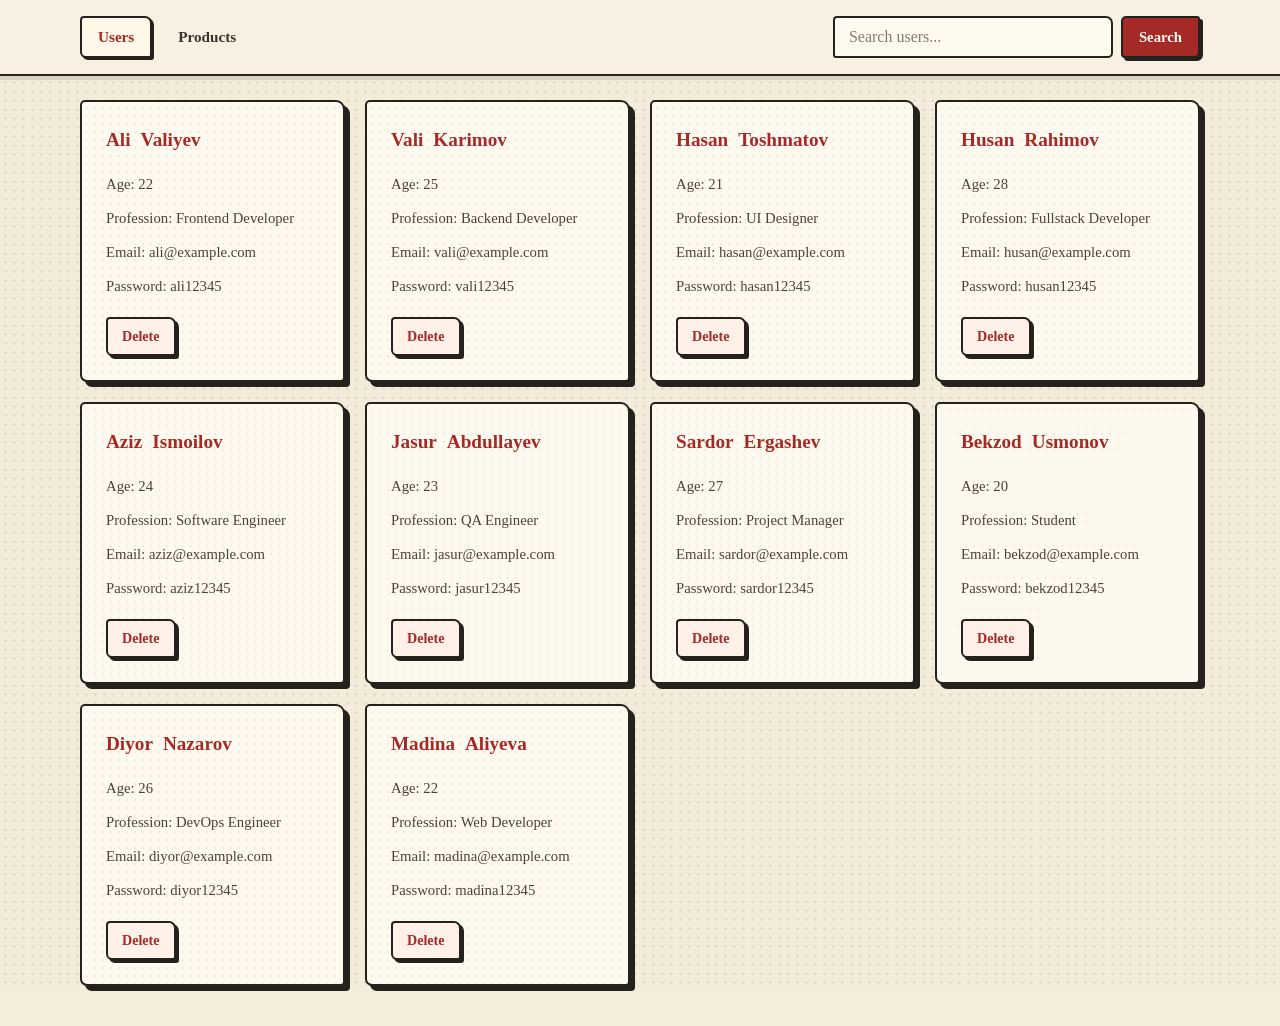
==== index.html @ b00ac567 "first commit" ====
<!doctype html>
<html lang="en">
  <head>
    <meta charset="UTF-8" />
    <meta name="viewport" content="width=device-width, initial-scale=1.0" />
    <title>crud</title>
    <link rel="stylesheet" href="./css/main.css" />
  </head>
  <body>
    <header class="site-header">
      <nav class="site-nav">
        <a class="nav-link active" href="./index.html">Users</a>
        <a class="nav-link" href="./pages/prod.html">Products</a>
        <form class="search-wrapper">
          <input
            class="search-input"
            name="search-text"
            type="search"
            placeholder="Search users..."
          />
          <button class="search-button" type="submit">Search</button>
        </form>
      </nav>
    </header>
    <main class="user-wrapper" id="users"></main>
    <script type="module" src="./js/main.js"></script>
  </body>
</html>
---- css/main.css ----
:root {
  font-family: "Comic Sans MS", "Segoe Print", "Bradley Hand", cursive;
  color: #201d1a;
  background: #f4eddb;
  font-synthesis: none;
  text-rendering: optimizeLegibility;
  -webkit-font-smoothing: antialiased;
  -moz-osx-font-smoothing: grayscale;
}

* {
  box-sizing: border-box;
}

body {
  min-width: 320px;
  min-height: 100vh;
  margin: 0;
  background:
    radial-gradient(circle, rgba(44, 39, 32, 0.11) 1px, transparent 1.4px) 90% 8% / 9px 9px,
    repeating-linear-gradient(0deg, rgba(125, 98, 58, 0.025) 0, rgba(125, 98, 58, 0.025) 1px, transparent 1px, transparent 4px),
    #f4eddb;
}

.site-header {
  position: sticky;
  z-index: 1;
  top: 0;
  padding: 16px 24px;
  border-bottom: 2px solid #25211c;
  background: rgba(248, 241, 225, 0.96);
  box-shadow: 0 4px 0 rgba(37, 33, 28, 0.12);
}

.site-nav {
  display: flex;
  align-items: center;
  width: min(1120px, 100%);
  margin: 0 auto;
  gap: 8px;
  flex-wrap: wrap;
}

.nav-link {
  padding: 10px 16px;
  border: 2px solid transparent;
  border-radius: 4px 7px 3px 6px;
  color: #39332c;
  font-size: 0.95rem;
  font-weight: 700;
  text-decoration: none;
  transition: transform 160ms ease, background-color 160ms ease;
}

.nav-link:hover {
  transform: rotate(-2deg);
  color: #a52a25;
  background: #fff8e9;
}

.nav-link.active {
  border-color: #25211c;
  color: #a52a25;
  background: #fff8e9;
  box-shadow: 2px 2px 0 #25211c;
}

.search-wrapper {
  display: flex;
  margin-left: auto;
  gap: 8px;
}

.search-input {
  width: min(36vw, 280px);
  min-width: 150px;
  padding: 10px 14px;
  border: 2px solid #25211c;
  border-radius: 4px 7px 5px 3px;
  outline: none;
  background: #fffaf0;
  color: #201d1a;
  font: inherit;
  transition: box-shadow 160ms ease, transform 160ms ease;
}

.search-input::placeholder {
  color: #857b6d;
}

.search-input:focus {
  box-shadow: 3px 3px 0 #25211c;
  transform: translate(-1px, -1px);
}

.search-button {
  padding: 10px 16px;
  border: 2px solid #25211c;
  border-radius: 5px 3px 6px 4px;
  background: #a52a25;
  color: #fffaf0;
  cursor: pointer;
  font: inherit;
  font-size: 0.92rem;
  font-weight: 700;
  box-shadow: 3px 3px 0 #25211c;
  transition: transform 160ms ease, box-shadow 160ms ease;
}

.search-button:hover {
  background: #84211d;
  box-shadow: 1px 1px 0 #25211c;
  transform: translate(2px, 2px);
}

.user-wrapper {
  display: grid;
  width: min(1120px, calc(100% - 48px));
  margin: 24px auto 40px;
  grid-template-columns: repeat(auto-fit, minmax(min(100%, 260px), 1fr));
  gap: 20px;
}

.user {
  padding: 24px;
  border: 2px solid #25211c;
  border-radius: 5px 9px 4px 7px;
  background:
    radial-gradient(circle, rgba(44, 39, 32, 0.07) 1px, transparent 1.3px) right 12px bottom 12px / 8px 8px,
    #fffaf0;
  box-shadow: 5px 5px 0 #25211c;
  transition: transform 180ms ease, box-shadow 180ms ease;
}

.user:hover {
  transform: translate(-2px, -3px) rotate(-0.5deg);
  box-shadow: 8px 8px 0 #25211c;
}

.user h2 {
  display: inline;
  margin: 0;
  color: #a52a25;
  font-size: 1.2rem;
  line-height: 1.5;
}

.user h2 + h2 {
  margin-left: 6px;
}

.user p {
  margin: 12px 0 0;
  color: #494238;
  font-size: 0.92rem;
  line-height: 1.5;
  overflow-wrap: anywhere;
}

.user p:first-of-type {
  margin-top: 18px;
}

.delete-btn {
  margin-top: 20px;
  padding: 9px 14px;
  border: 2px solid #25211c;
  border-radius: 4px 7px 3px 6px;
  background: #fff0e8;
  color: #a52a25;
  cursor: pointer;
  font: inherit;
  font-size: 0.88rem;
  font-weight: 700;
  box-shadow: 3px 3px 0 #25211c;
  transition: transform 160ms ease, box-shadow 160ms ease, background-color 160ms ease;
}

.delete-btn:hover {
  background: #a52a25;
  color: #fffaf0;
  box-shadow: 1px 1px 0 #25211c;
  transform: translate(2px, 2px);
}

@media (max-width: 480px) {
  .site-header {
    padding: 12px 16px;
  }

  .user-wrapper {
    width: calc(100% - 32px);
    margin: 20px auto 24px;
    gap: 14px;
  }

  .search-wrapper {
    width: 100%;
    margin: 8px 0 0;
  }

  .search-input {
    width: auto;
    min-width: 0;
    flex: 1;
  }

  .user {
    padding: 20px;
  }
}
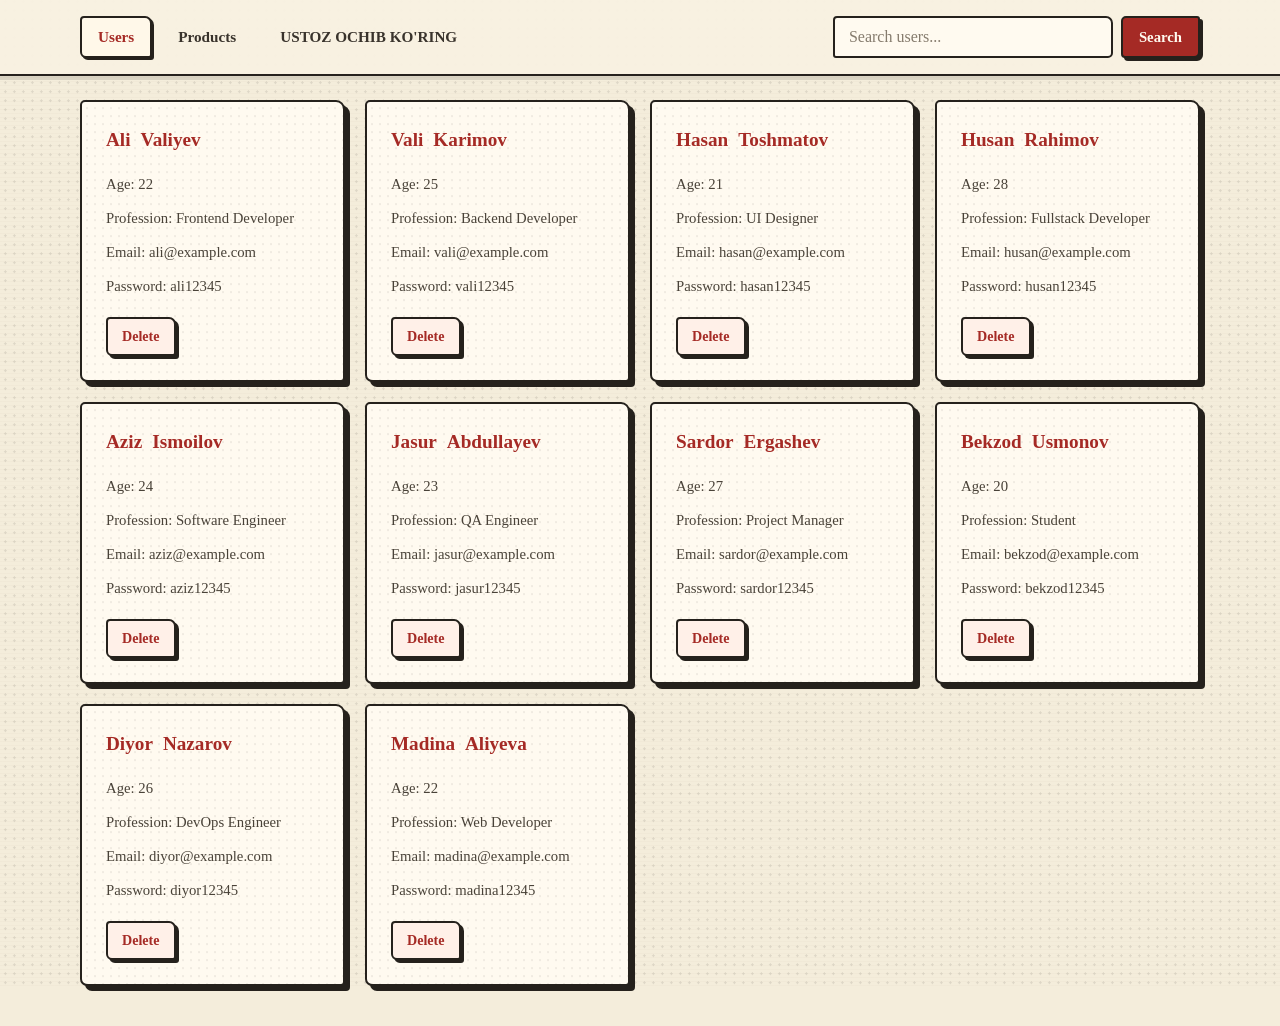
==== commit 808a486c: "second commit" ====
--- a/index.html
+++ b/index.html
@@ -11,6 +11,7 @@
       <nav class="site-nav">
         <a class="nav-link active" href="./index.html">Users</a>
         <a class="nav-link" href="./pages/prod.html">Products</a>
+        <a class="nav-link" href="./pages/ustoz.html">USTOZ OCHIB KO'RING</a>
         <form class="search-wrapper">
           <input
             class="search-input"
